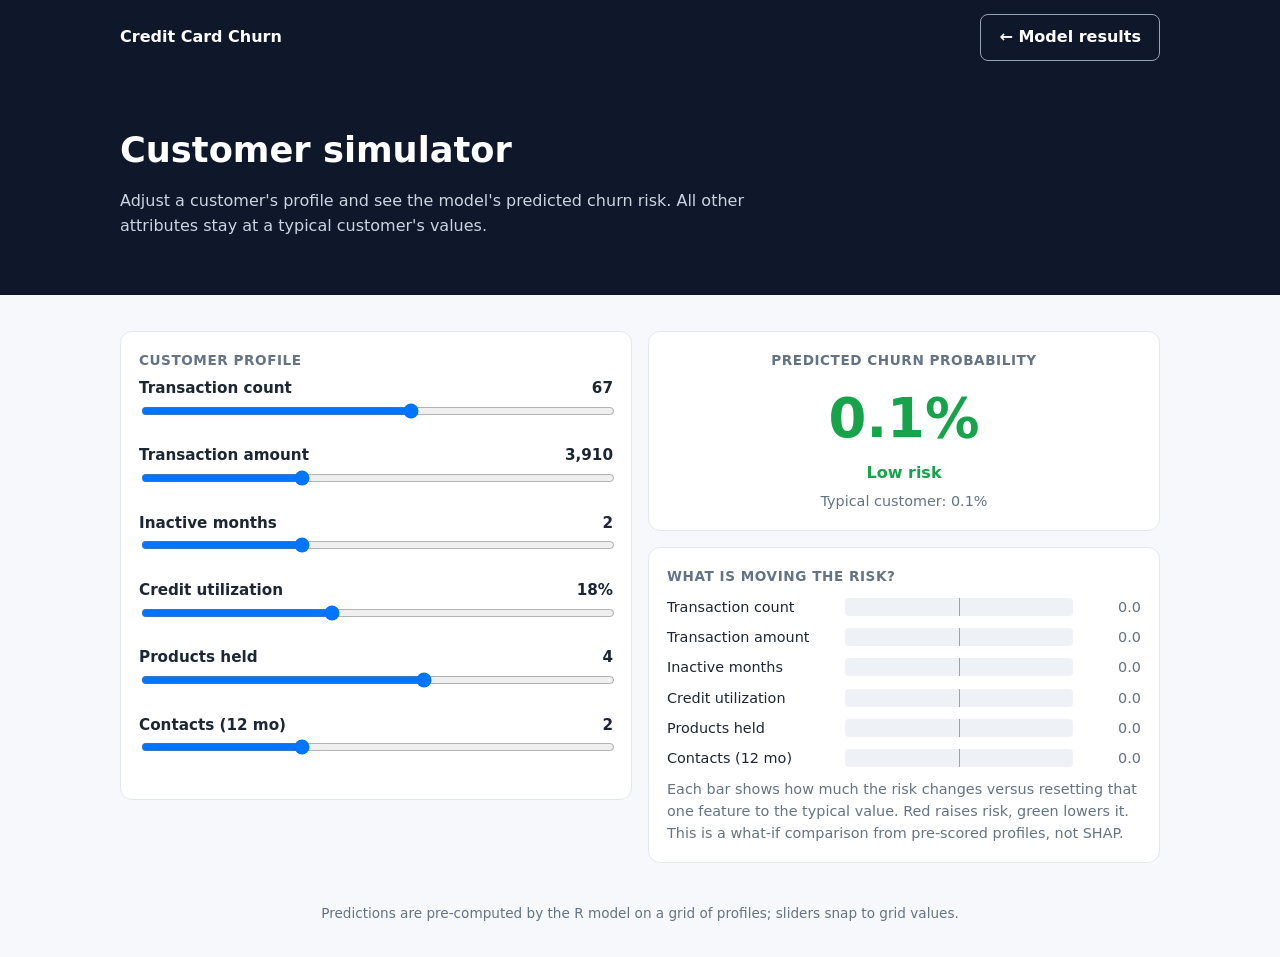
==== docs/simulator.html @ 1fa52097 "Added a Web UI" ====
<!DOCTYPE html>
<html lang="en">
<head>
  <meta charset="utf-8">
  <meta name="viewport" content="width=device-width, initial-scale=1">
  <title>Churn Customer Simulator</title>
  <link rel="stylesheet" href="style.css">
</head>
<body>
  <header class="top">
    <div class="wrap">
      <div class="nav">
        <span class="brand">Credit Card Churn</span>
        <a class="btn ghost" href="index.html">&larr; Model results</a>
      </div>
      <div class="hero" style="padding-bottom:32px">
        <h1>Customer simulator</h1>
        <p>Adjust a customer's profile and see the model's predicted churn risk. All other attributes stay at a typical customer's values.</p>
      </div>
    </div>
  </header>

  <main class="wrap">
    <div id="error" class="error" hidden></div>
    <section>
      <div class="grid sim">
        <div class="card" id="sliders"><h3>Customer profile</h3></div>
        <div>
          <div class="card gauge">
            <h3>Predicted churn probability</h3>
            <div class="big" id="prob">-</div>
            <div class="level" id="level"></div>
            <p class="hint">Typical customer: <span id="base-prob"></span></p>
          </div>
          <div class="card impact" style="margin-top:16px">
            <h3>What is moving the risk?</h3>
            <div id="impact"></div>
            <p class="hint">Each bar shows how much the risk changes versus resetting that one feature to the typical value. Red raises risk, green lowers it. This is a what-if comparison from pre-scored profiles, not SHAP.</p>
          </div>
        </div>
      </div>
    </section>
  </main>

  <footer>Predictions are pre-computed by the R model on a grid of profiles; sliders snap to grid values.</footer>
  <script src="simulator.js"></script>
</body>
</html>
---- docs/style.css ----
:root {
  --bg: #f6f8fb; --card: #fff; --ink: #1c2733; --muted: #647385;
  --brand: #2563eb; --brand-dark: #1d4ed8; --red: #dc2626; --amber: #d97706; --green: #16a34a;
  --border: #e3e8ef;
}
* { box-sizing: border-box; }
body { margin: 0; font-family: system-ui, -apple-system, "Segoe UI", Roboto, sans-serif; background: var(--bg); color: var(--ink); line-height: 1.55; }
a { color: var(--brand); }
header.top { background: #0f172a; color: #fff; }
.wrap { max-width: 1080px; margin: 0 auto; padding: 0 20px; }
.nav { display: flex; align-items: center; justify-content: space-between; padding: 14px 0; }
.nav .brand { font-weight: 700; }
.btn { display: inline-block; background: var(--brand); color: #fff; padding: 10px 18px; border-radius: 8px; text-decoration: none; font-weight: 600; border: 0; cursor: pointer; }
.btn:hover { background: var(--brand-dark); }
.btn.ghost { background: transparent; border: 1px solid #94a3b8; color: #fff; }
.hero { padding: 48px 0 56px; }
.hero h1 { font-size: 2.2rem; margin: 0 0 12px; }
.hero p { max-width: 640px; color: #cbd5e1; margin: 0 0 24px; }
section { padding: 36px 0 8px; }
h2 { margin: 0 0 16px; font-size: 1.4rem; }
.grid { display: grid; gap: 16px; }
.cards { grid-template-columns: repeat(auto-fit, minmax(180px, 1fr)); }
.two { grid-template-columns: repeat(auto-fit, minmax(320px, 1fr)); }
.card { background: var(--card); border: 1px solid var(--border); border-radius: 12px; padding: 18px; }
.card h3 { margin: 0 0 6px; font-size: 0.85rem; text-transform: uppercase; letter-spacing: .04em; color: var(--muted); }
.metric { font-size: 2rem; font-weight: 700; }
.hint { color: var(--muted); font-size: 0.9rem; margin: 4px 0 0; }
.card img { width: 100%; height: auto; border-radius: 8px; }
.bars .row { display: flex; align-items: center; gap: 10px; margin: 8px 0; }
.bars .label { width: 70px; font-size: 0.9rem; }
.bars .track { flex: 1; background: #eef2f7; border-radius: 6px; height: 22px; overflow: hidden; }
.bars .fill { height: 100%; }
.bars .val { width: 90px; text-align: right; font-size: 0.9rem; color: var(--muted); }
table { width: 100%; border-collapse: collapse; font-size: 0.9rem; }
th, td { padding: 8px 10px; text-align: right; border-bottom: 1px solid var(--border); white-space: nowrap; }
th:first-child, td:first-child { text-align: left; }
th { cursor: pointer; user-select: none; color: var(--muted); font-weight: 600; }
th:hover { color: var(--ink); }
.scroll { overflow-x: auto; }
.pill { padding: 2px 8px; border-radius: 99px; font-size: 0.8rem; color: #fff; }
.pill.High { background: var(--red); } .pill.Medium { background: var(--amber); } .pill.Low { background: var(--green); }
.cm { display: grid; grid-template-columns: auto 1fr 1fr; gap: 6px; font-size: 0.9rem; }
.cm div { padding: 10px; border-radius: 8px; text-align: center; }
.cm .h { color: var(--muted); font-weight: 600; background: none; }
.cm .good { background: #dcfce7; } .cm .bad { background: #fee2e2; }
.cta { margin: 40px 0; text-align: center; padding: 28px; }
footer { color: var(--muted); font-size: 0.85rem; padding: 32px 0; text-align: center; }
.error { background: #fee2e2; color: #7f1d1d; padding: 12px; border-radius: 8px; }

/* simulator */
.sim { grid-template-columns: 1fr 1fr; align-items: start; }
@media (max-width: 760px) { .sim { grid-template-columns: 1fr; } }
.slider { margin-bottom: 18px; }
.slider label { display: flex; justify-content: space-between; font-weight: 600; font-size: 0.95rem; }
.slider input[type=range] { width: 100%; }
.gauge { text-align: center; }
.gauge .big { font-size: 3.4rem; font-weight: 800; }
.gauge .level { font-weight: 700; }
.impact .row { display: grid; grid-template-columns: 170px 1fr 60px; align-items: center; gap: 8px; margin: 8px 0; font-size: 0.9rem; }
.impact .track { position: relative; height: 18px; background: #eef2f7; border-radius: 4px; }
.impact .mid { position: absolute; left: 50%; top: 0; bottom: 0; width: 1px; background: #94a3b8; }
.impact .fill { position: absolute; top: 0; bottom: 0; }
.impact .num { text-align: right; color: var(--muted); }
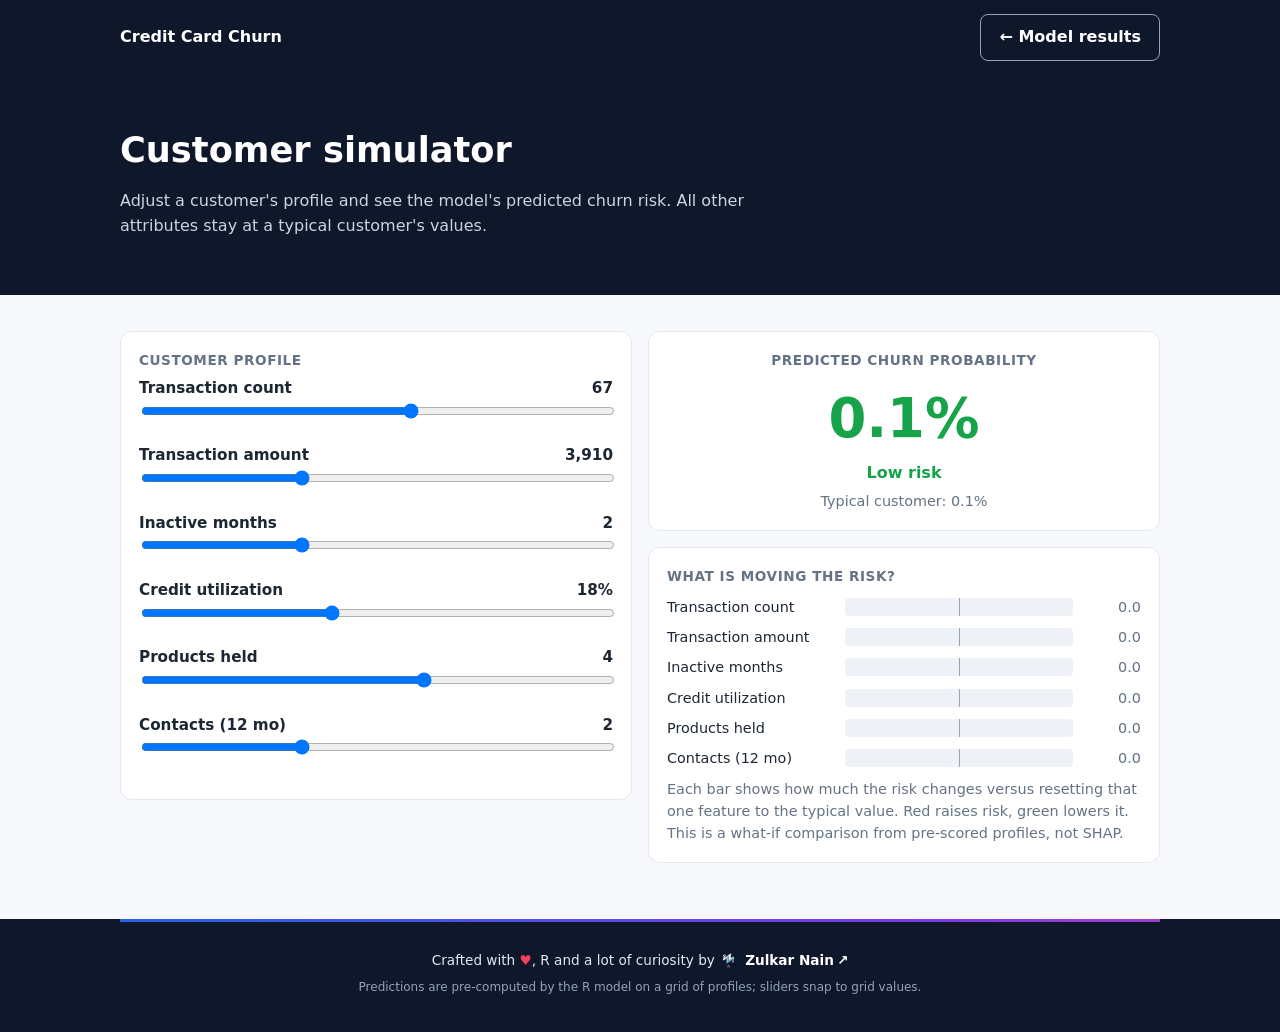
==== commit b0e68fd0: "Updated web UI" ====
--- a/docs/simulator.html
+++ b/docs/simulator.html
@@ -4,6 +4,7 @@
   <meta charset="utf-8">
   <meta name="viewport" content="width=device-width, initial-scale=1">
   <title>Churn Customer Simulator</title>
+  <link rel="icon" type="image/png" href="img/zn-icon.png">
   <link rel="stylesheet" href="style.css">
 </head>
 <body>
@@ -42,7 +43,15 @@
     </section>
   </main>
 
-  <footer>Predictions are pre-computed by the R model on a grid of profiles; sliders snap to grid values.</footer>
+  <footer class="site-footer">
+    <div class="wrap">
+      <div class="foot-line"></div>
+      <p class="foot-main">Crafted with <span class="heart" aria-label="love">&hearts;</span>, R and a lot of curiosity by
+        <a class="credit" href="https://zulkarnain.online" target="_blank" rel="noopener"><img class="credit-icon" src="img/zn-icon.png" alt="">Zulkar Nain<span class="arrow">&nearr;</span></a>
+      </p>
+      <p class="foot-sub">Predictions are pre-computed by the R model on a grid of profiles; sliders snap to grid values.</p>
+    </div>
+  </footer>
   <script src="simulator.js"></script>
 </body>
 </html>
--- a/docs/style.css
+++ b/docs/style.css
@@ -44,7 +44,46 @@
 .cm .h { color: var(--muted); font-weight: 600; background: none; }
 .cm .good { background: #dcfce7; } .cm .bad { background: #fee2e2; }
 .cta { margin: 40px 0; text-align: center; padding: 28px; }
-footer { color: var(--muted); font-size: 0.85rem; padding: 32px 0; text-align: center; }
+/* high-risk cards */
+.risk-cards { grid-template-columns: repeat(auto-fit, minmax(300px, 1fr)); }
+.risk-card { display: flex; gap: 16px; align-items: center; }
+.ring { --c: var(--red); flex: none; width: 76px; height: 76px; border-radius: 50%; display: grid; place-items: center; background: conic-gradient(var(--c) calc(var(--p) * 1%), #eef2f7 0); position: relative; }
+.ring::before { content: ""; position: absolute; inset: 8px; border-radius: 50%; background: var(--card); }
+.ring span { position: relative; font-weight: 800; }
+.rc-title { font-weight: 700; margin-bottom: 6px; }
+.chips { display: flex; flex-wrap: wrap; gap: 6px; margin-bottom: 6px; }
+.chip { background: #eef2f7; border-radius: 99px; padding: 2px 9px; font-size: 0.8rem; color: var(--muted); }
+.chip b { color: var(--ink); }
+details.more { margin-top: 16px; padding: 0; }
+details.more summary { cursor: pointer; padding: 14px 18px; font-weight: 600; color: var(--brand); }
+details.more[open] summary { border-bottom: 1px solid var(--border); }
+details.more .scroll { max-height: 360px; overflow: auto; padding: 0 12px; }
+details.more .hint { padding: 0 18px 12px; }
+
+/* footer */
+.site-footer { margin-top: 48px; padding: 0 0 36px; text-align: center; background: #0f172a; color: #94a3b8; }
+.foot-line { height: 3px; margin-bottom: 28px; background: linear-gradient(90deg, #2563eb, #7c3aed, #ec4899, #f59e0b, #2563eb); background-size: 300% 100%; animation: slide 8s linear infinite; }
+@keyframes slide { to { background-position: 300% 0; } }
+.foot-main { margin: 0 0 6px; font-size: 0.85rem; color: #e2e8f0; }
+.foot-sub { margin: 0; font-size: 0.75rem; }
+.heart { color: #f43f5e; display: inline-block; animation: beat 1.4s ease-in-out infinite; }
+@keyframes beat { 0%, 100% { transform: scale(1); } 15% { transform: scale(1.3); } 30% { transform: scale(1); } 45% { transform: scale(1.2); } }
+.credit { font-weight: 700; text-decoration: none; color: #fff; border-bottom: 1px solid transparent; transition: border-color .2s; }
+.credit .arrow { display: inline-block; margin-left: 3px; transition: transform .2s; }
+.credit-icon { width: 20px; height: 20px; border-radius: 50%; vertical-align: -5px; margin-right: 6px; }
+.credit:hover { border-bottom-color: #fff; }
+.credit:hover .arrow { transform: translate(3px, -3px); }
+@media (prefers-reduced-motion: reduce) { .foot-line, .heart { animation: none; } }
+
+/* image lightbox */
+.card img[data-zoom] { cursor: zoom-in; transition: transform .15s, box-shadow .15s; }
+.card img[data-zoom]:hover { transform: scale(1.015); box-shadow: 0 4px 14px rgba(15, 23, 42, .18); }
+.lightbox { position: fixed; inset: 0; z-index: 1000; display: flex; align-items: center; justify-content: center; padding: 24px; background: rgba(15, 23, 42, .55); -webkit-backdrop-filter: blur(10px); backdrop-filter: blur(10px); opacity: 0; visibility: hidden; transition: opacity .2s, visibility .2s; }
+.lightbox.open { opacity: 1; visibility: visible; }
+.lightbox img { max-width: min(96vw, 1400px); max-height: 90vh; border-radius: 12px; background: #fff; box-shadow: 0 20px 60px rgba(0, 0, 0, .5); transform: scale(.96); transition: transform .2s; cursor: zoom-out; }
+.lightbox.open img { transform: scale(1); }
+.lightbox .close { position: absolute; top: 16px; right: 20px; width: 40px; height: 40px; border: 0; border-radius: 50%; font-size: 1.6rem; line-height: 1; background: #fff; color: #0f172a; cursor: pointer; }
+body.no-scroll { overflow: hidden; }
 .error { background: #fee2e2; color: #7f1d1d; padding: 12px; border-radius: 8px; }
 
 /* simulator */
